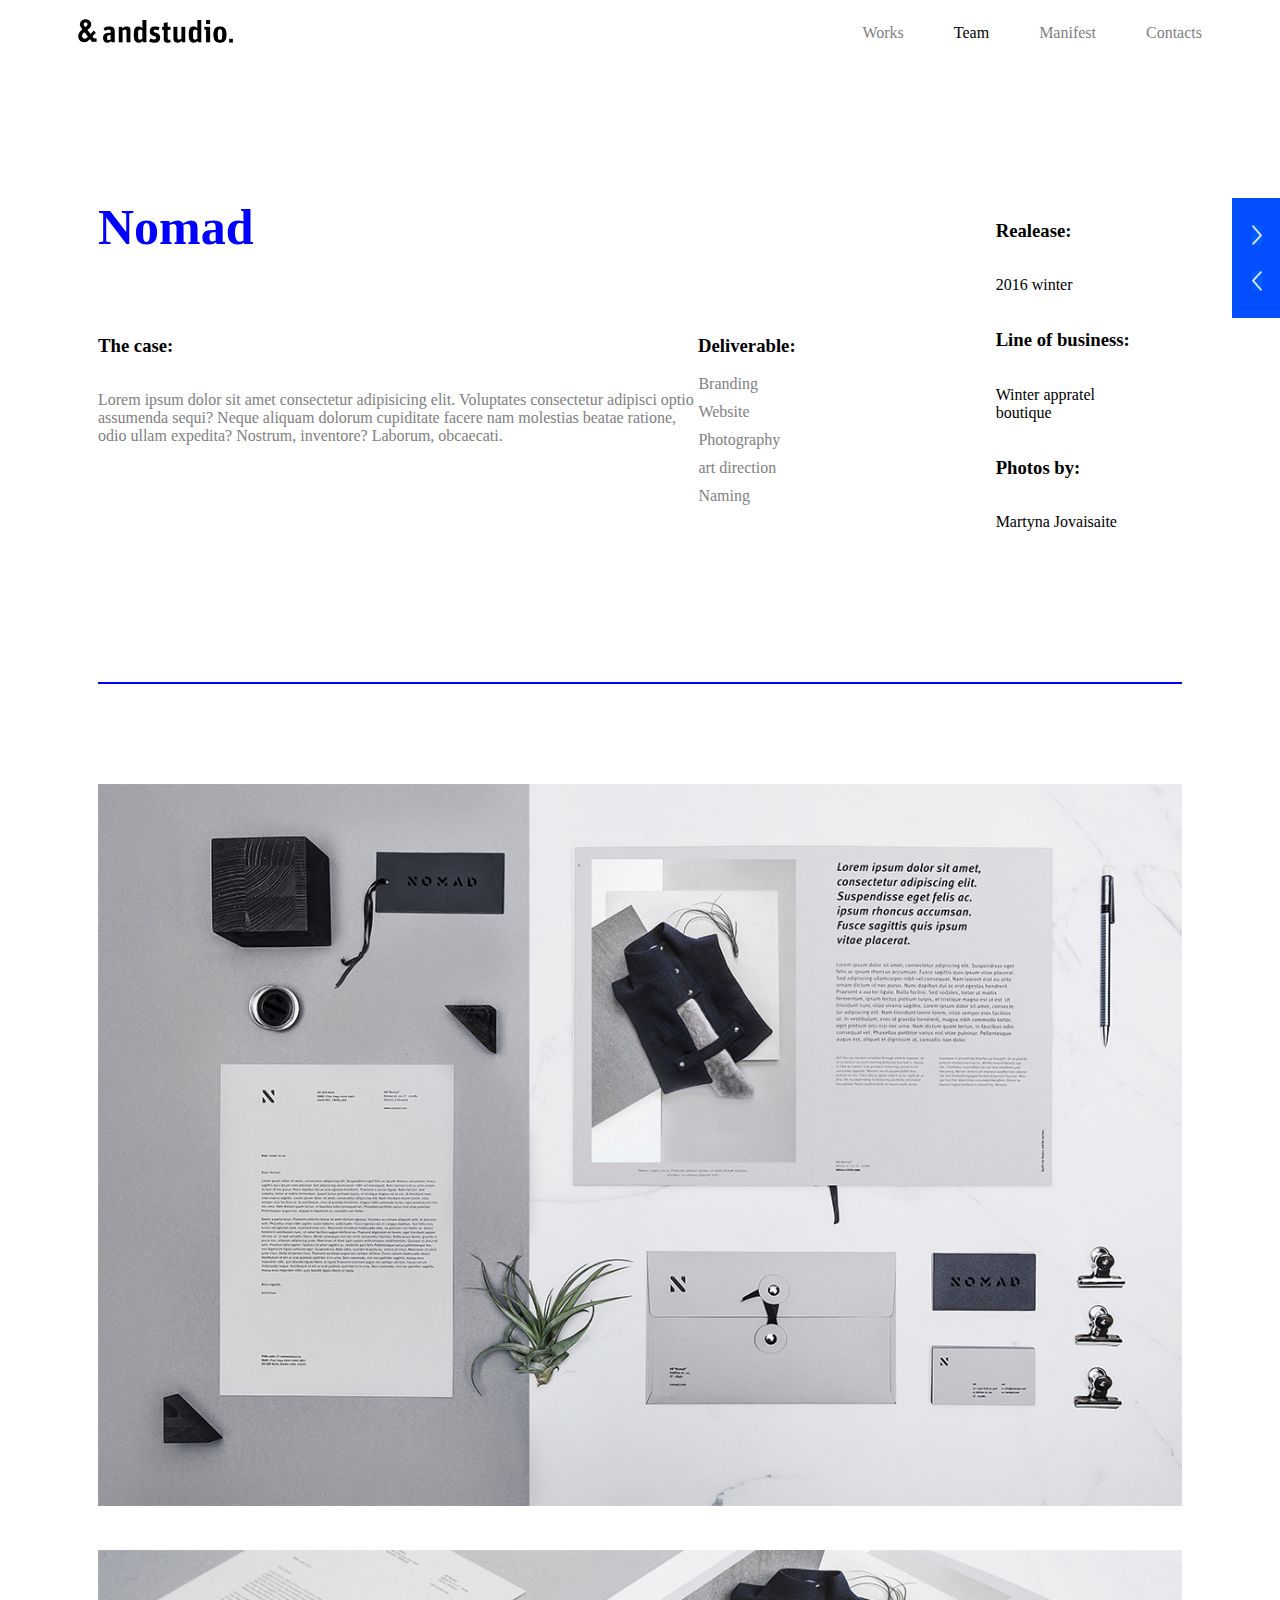
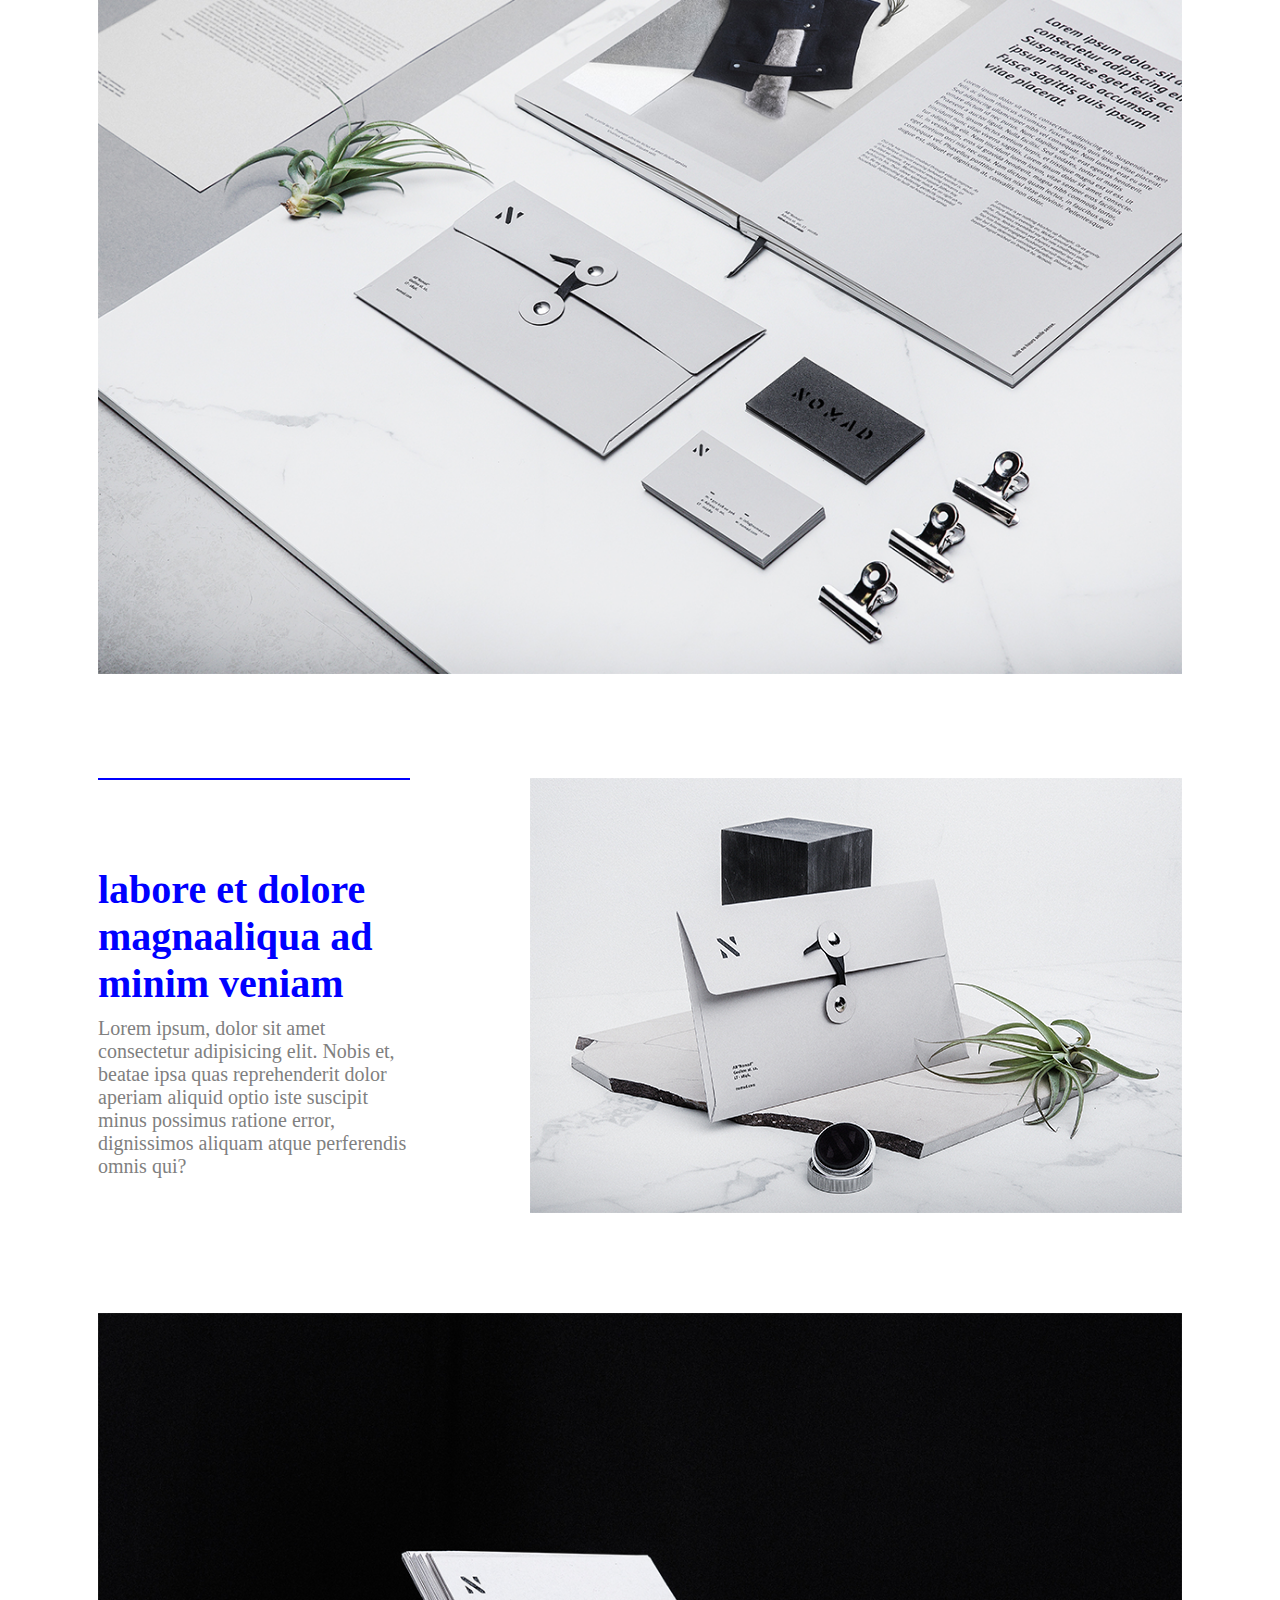
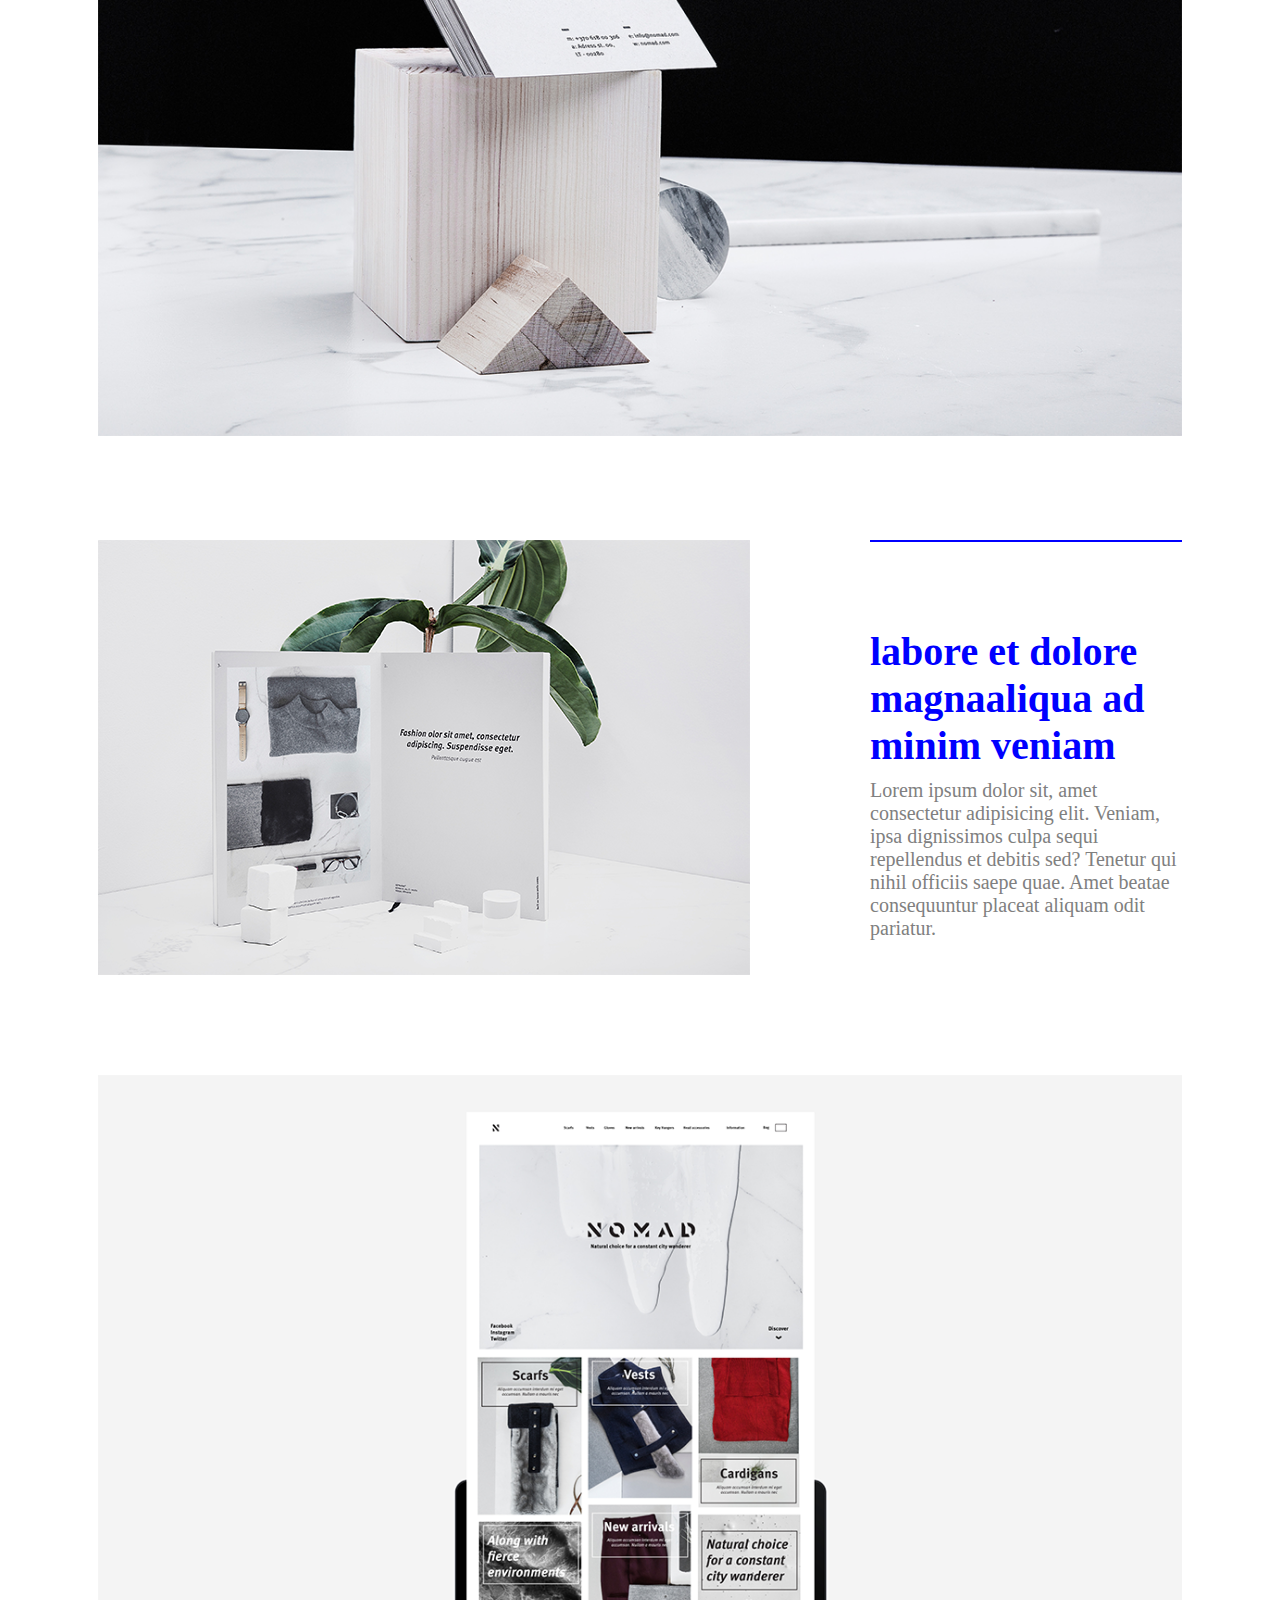
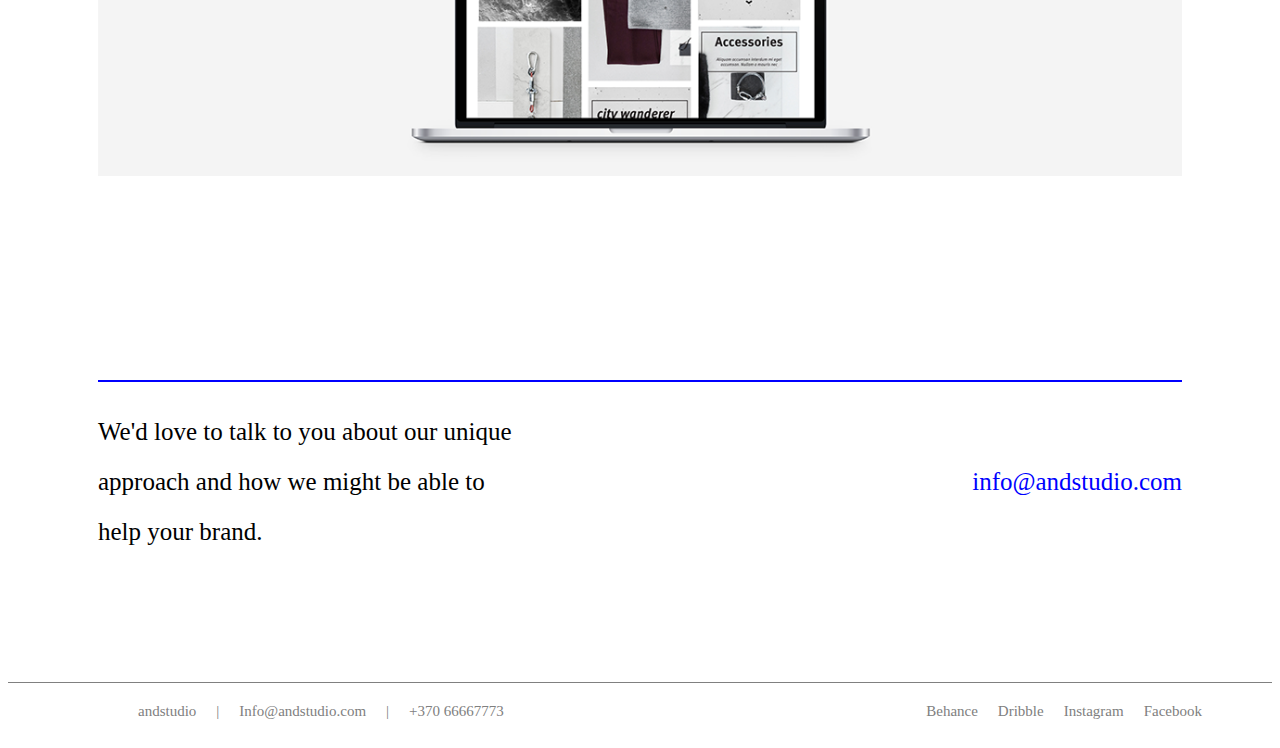
==== 2-AndStudio/index.html @ c9dd2284 "initial commit, layout hw" ====
<!DOCTYPE html>
<html lang="en">
<head>
  <title>Document</title>
  <link rel="stylesheet" href="./styles.css" />
</head>
<body>
  <header class="page-header">
    <div class="logo"><img src="img/img3.png" alt="logo"></div>
    <nav class="primary-nav">
      <ul class="nav-links">
        <li><a href="#">Works</a></li>
        <li><a id="team" href="#">Team</a></li>
        <li><a href="#">Manifest</a></li>
        <li><a href="#">Contacts</a></li>
      </ul>
    </nav>
  </header>
  <main class="main-page">
    <div class="arrows">
      <img class="arrows1" src="img/img7.png" alt="arrow right">
      <img class="arrows2" src="img/img7.png" alt="arrow left">
    </div>
    <h1 class="title">Nomad</h1>
    <div class="top-content">
      <section class="case">
        <h3>The case:</h3>
        <p>Lorem ipsum dolor sit amet consectetur adipisicing elit. Voluptates consectetur adipisci optio assumenda sequi? Neque aliquam dolorum cupiditate facere nam molestias beatae ratione, odio ullam expedita? Nostrum, inventore? Laborum, obcaecati.</p>
      </section>
      <section class="deliverable">
        <h3>Deliverable:</h3>
        <ul>
          <li>Branding</li>
          <li>Website</li>
          <li>Photography</li>
          <li>art direction</li>
          <li>Naming</li>
        </ul>
      </section>
      <section class="info">
        <h3>Realease:</h3>
        <p>2016 winter</p>
        <h3>Line of business:</h3>
        <p>Winter appratel boutique</p>
        <h3>Photos by:</h3>
        <p>Martyna Jovaisaite</p>
      </section>
    </div>
    <img class="img11" src="img/img11.png" alt="picture1">
    <img class="img" src="img/img15.png" alt="picture2">
    <section class="middle-content">
      <div class="middle-content-text">
        <h3>labore et dolore magnaaliqua ad minim veniam</h3>
        <p>Lorem ipsum, dolor sit amet consectetur adipisicing elit. Nobis et, beatae ipsa quas reprehenderit dolor aperiam aliquid optio iste suscipit minus possimus ratione error, dignissimos aliquam atque perferendis omnis qui?</p>
      </div>
        <img class="img19 img" src="img/img19.png" alt="">
    </section>
    <img class="img" src="img/img21.png" alt="">
    <section class="end-content">
      <img class="img24 img" src="img/img24.png" alt="">
      <div class="end-content-text">
        <h3>labore et dolore magnaaliqua ad minim veniam</h3>
        <p>Lorem ipsum dolor sit, amet consectetur adipisicing elit. Veniam, ipsa dignissimos culpa sequi repellendus et debitis sed? Tenetur qui nihil officiis saepe quae. Amet beatae consequuntur placeat aliquam odit pariatur.</p>
      </div>
  </section>
    <img class="img27 img" src="img/img27.png" alt="">
    <section class="ending">
      <p>We'd love to talk to you about our unique approach and how we might be able to help your brand.</p>
      <div>info@andstudio.com</div>
    </section>
  </main>
  <footer class="page-footer">
    <div>
      <ul>
        <li>andstudio</li>
        <li>|</li>
        <li>Info@andstudio.com</li>
        <li>|</li>
        <li>+370 66667773</li>
      </ul>
    </div>
    <div>
      <ul>
        <li>Behance</li>
        <li class="dribble">Dribble</li>
        <li>Instagram</li>
        <li>Facebook</li>
      </ul>
    </div>
  </footer>
</body>
</html>
---- 2-AndStudio/styles.css ----
.page-header {
    display: flex;
    justify-content: space-between;
    align-items: center;
    margin: 0 70px 0 70px;
}

.logo {}

.primary-nav {
    display: flex;
    justify-content: center;
    padding-left: 30px;
}

.nav-links {
    display: flex;
    justify-content: center;
    align-items: center;
}

.nav-links li {
    padding-left: 50px;
    list-style-type: none;
}

.nav-links a {
    text-decoration: none;
    color: grey;
}

#team {
    color: black;
}

.main-page {
    margin: 140px 90px 0 90px;
}

.top-content {
    display: flex;
    justify-content: space-between;
    align-items: flex-start;
}

.title-header {
    display: flex;
    justify-content: space-between;
}

.title {
    color: blue;
    font-size: 50px;
    margin-bottom: 60px;
}

.case {
    display: flex;
    flex-flow: column wrap;
    align-items: flex-start;
    max-width: 600px;
}

.case p {
    color: grey;
}

.deliverable {
    display: flex;
    flex-flow: column wrap;
    justify-content: center;
    align-items: center;
    margin: 0;
}

.deliverable ul {
    margin: 0px;
    padding: 0 15px 0 0;
}


.deliverable li {
    list-style-type: none;
    color: grey;
    display: flex;
    flex-flow: column;
    justify-content: center;
    padding-bottom: 10px;
}

.info {
    display: flex;
    flex-flow: column wrap;
    justify-content: flex-end;
    margin: 0 0 20px 200px;
    position: relative;
    bottom: 115px;
}

.arrows {
    display: flex;
    flex-direction: column;
    justify-content: space-evenly;
    align-items: center;
    background-color: #034EFF;
    border: none;
    /* padding: 20px 0px 20px 0px; */
    width: 50px;
    height: 120px;
    margin: 0;
    float: right;
    position: relative;
    left: 100px;
}

.arrows1 {
    display: flex;
    border: none;
    width: 10px;
    height: 20px;
}

.arrows2 {
    display: flex;
    transform: scale(-1);
    border: none;
    width: 10px;
    height: 20px;
}


.img11 {
    padding-top: 100px;
    padding-bottom: 40px;
    width: 100%;
    border-top: 2px solid blue;
}

.middle-content {
    display: flex;
    flex-direction: row;
    margin: 100px 70px 100px 0px;
    width: 100%;
}

.middle-content-text {
    display: flex;
    flex-flow: column wrap;
    justify-content: center;
    align-items: center;
    font-size: 25px;
    border-top: 2px solid blue;
    max-width: 30%;
    margin-right: 120px;
}

.middle-content-text h3 {
    color: blue;
    margin-top: 50px;
    margin-bottom: 0;
    font-size: 40px;
}

.middle-content-text p {
    color: grey;
    margin-top: 10px;
    margin-bottom: 0;
    font-size: 20px;
}

.img19 {
    width: 100%;
}

.end-content {
    display: flex;
    flex-direction: row;
    margin: 100px 70px 100px 0px;
    width: 100%;
}

.end-content-text {
    display: flex;
    flex-flow: column wrap;
    justify-content: center;
    align-items: center;
    font-size: 25px;
    border-top: 2px solid blue;
    max-width: 30%;
    margin-left: 120px;
    width: 100%;
}

.end-content-text h3 {
    color: blue;
    margin-top: 50px;
    margin-bottom: 0;
    font-size: 40px;
}

.end-content-text p {
    color: grey;
    margin-top: 10px;
    margin-bottom: 0;
    font-size: 20px;
}

.img {
    width: 100%;
}

.img27 {
    margin-bottom: 100px;
}

.ending {
    border-top: 2px solid blue;
    display: flex;
    justify-content: space-between;
    align-items: center;
    margin: 100px 70px 100px 0px;
    width: 100%;
}

.ending p {
    font-size: 25px;
    max-width: 40%;
    line-height: 50px;
}

.ending div {
    font-size: 25px;
    color: blue;
}

.page-footer {
    font-size: 15px;
    display: flex;
    justify-content: space-between;
    border-top: .5px solid grey;
}

.page-footer ul {
    display: flex;
    margin: 20px 70px 20px 70px;
}

.page-footer li {
    color: grey;
    list-style-type: none;
    padding-left: 20px;
}

#dribble {
    color: black;
}
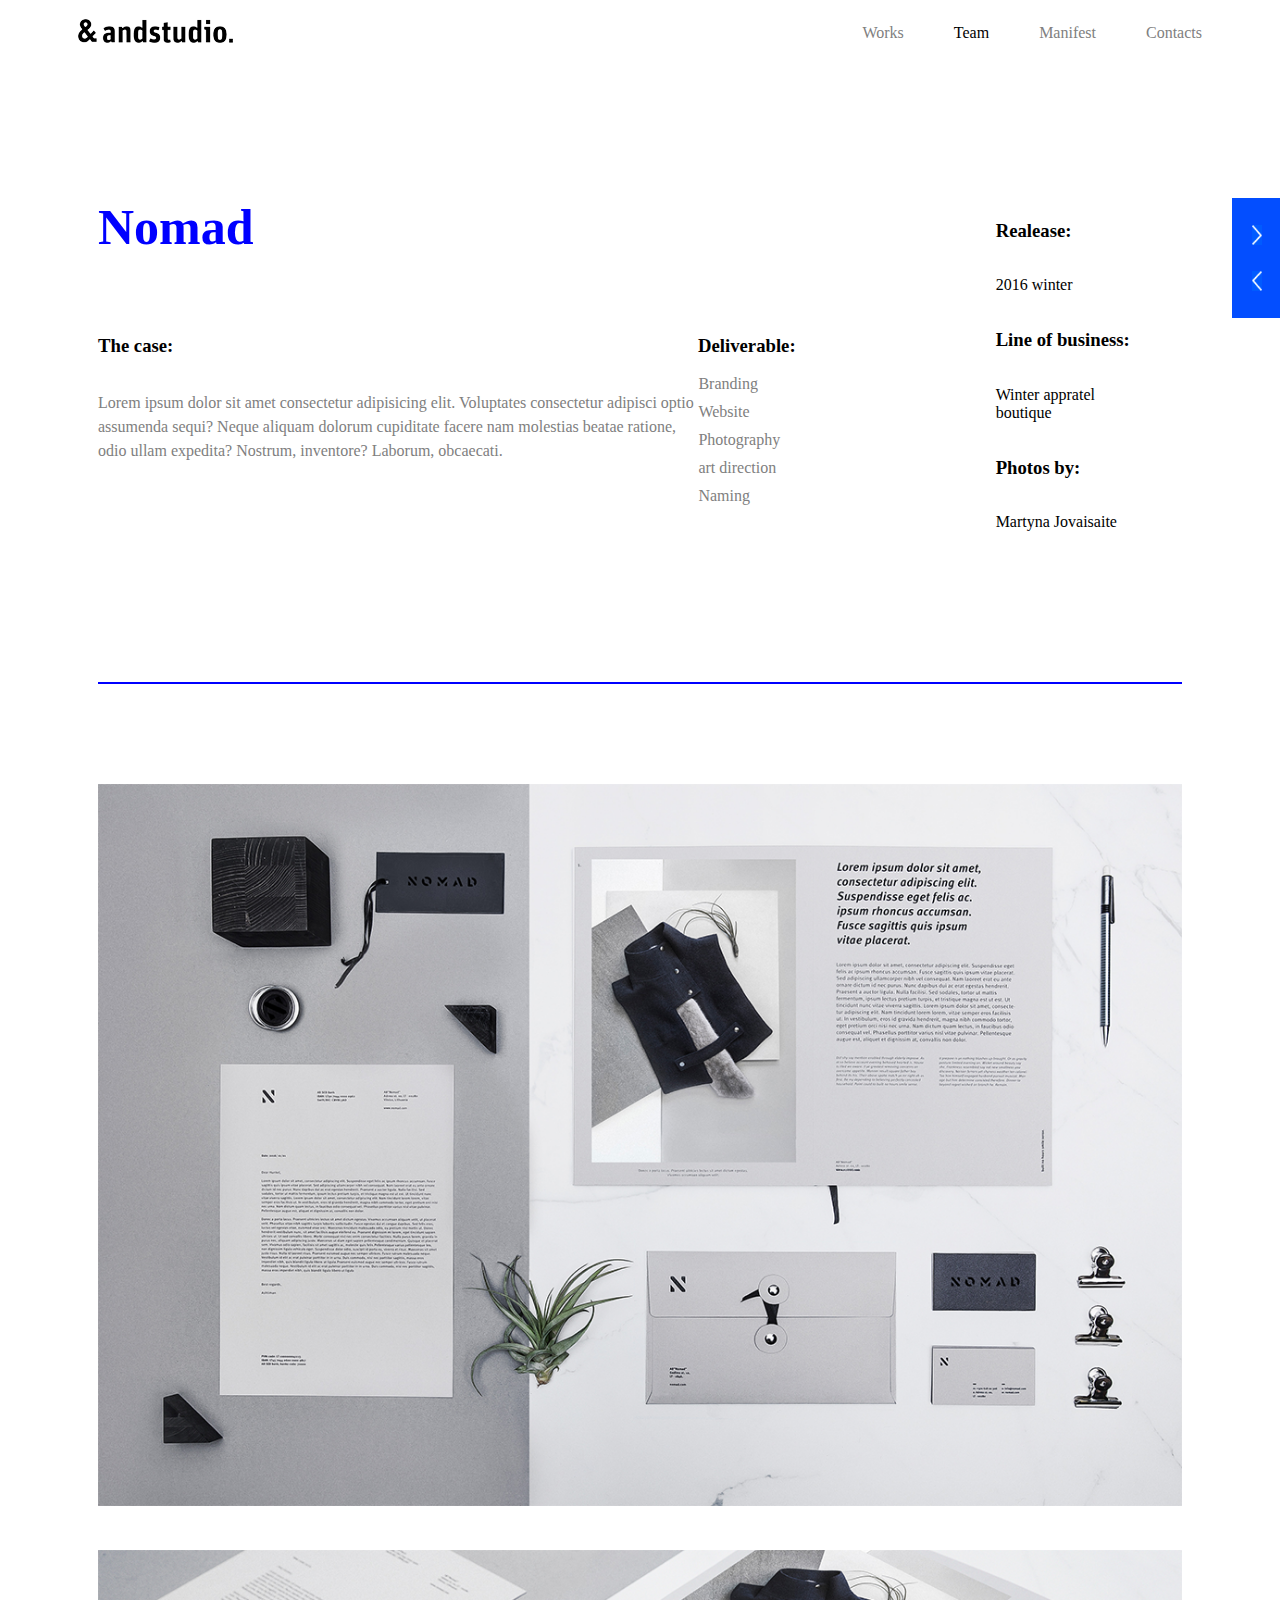
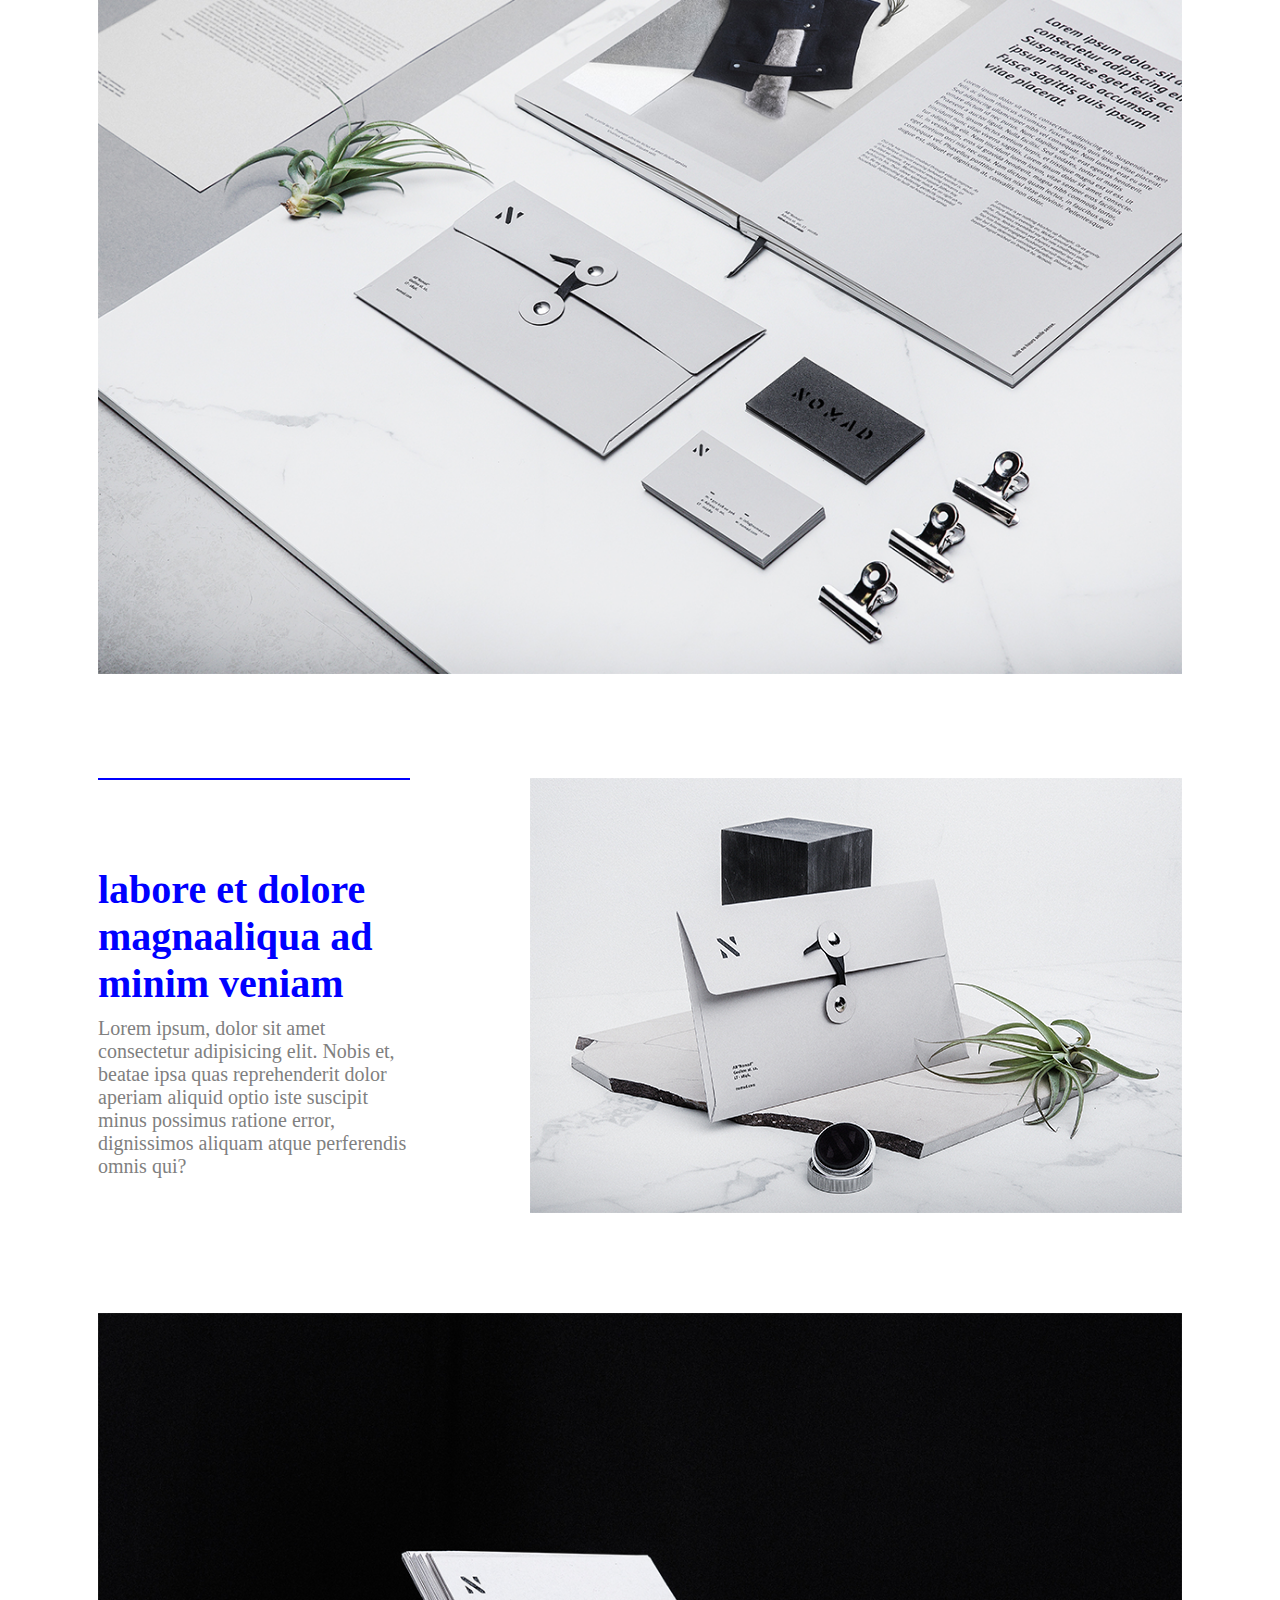
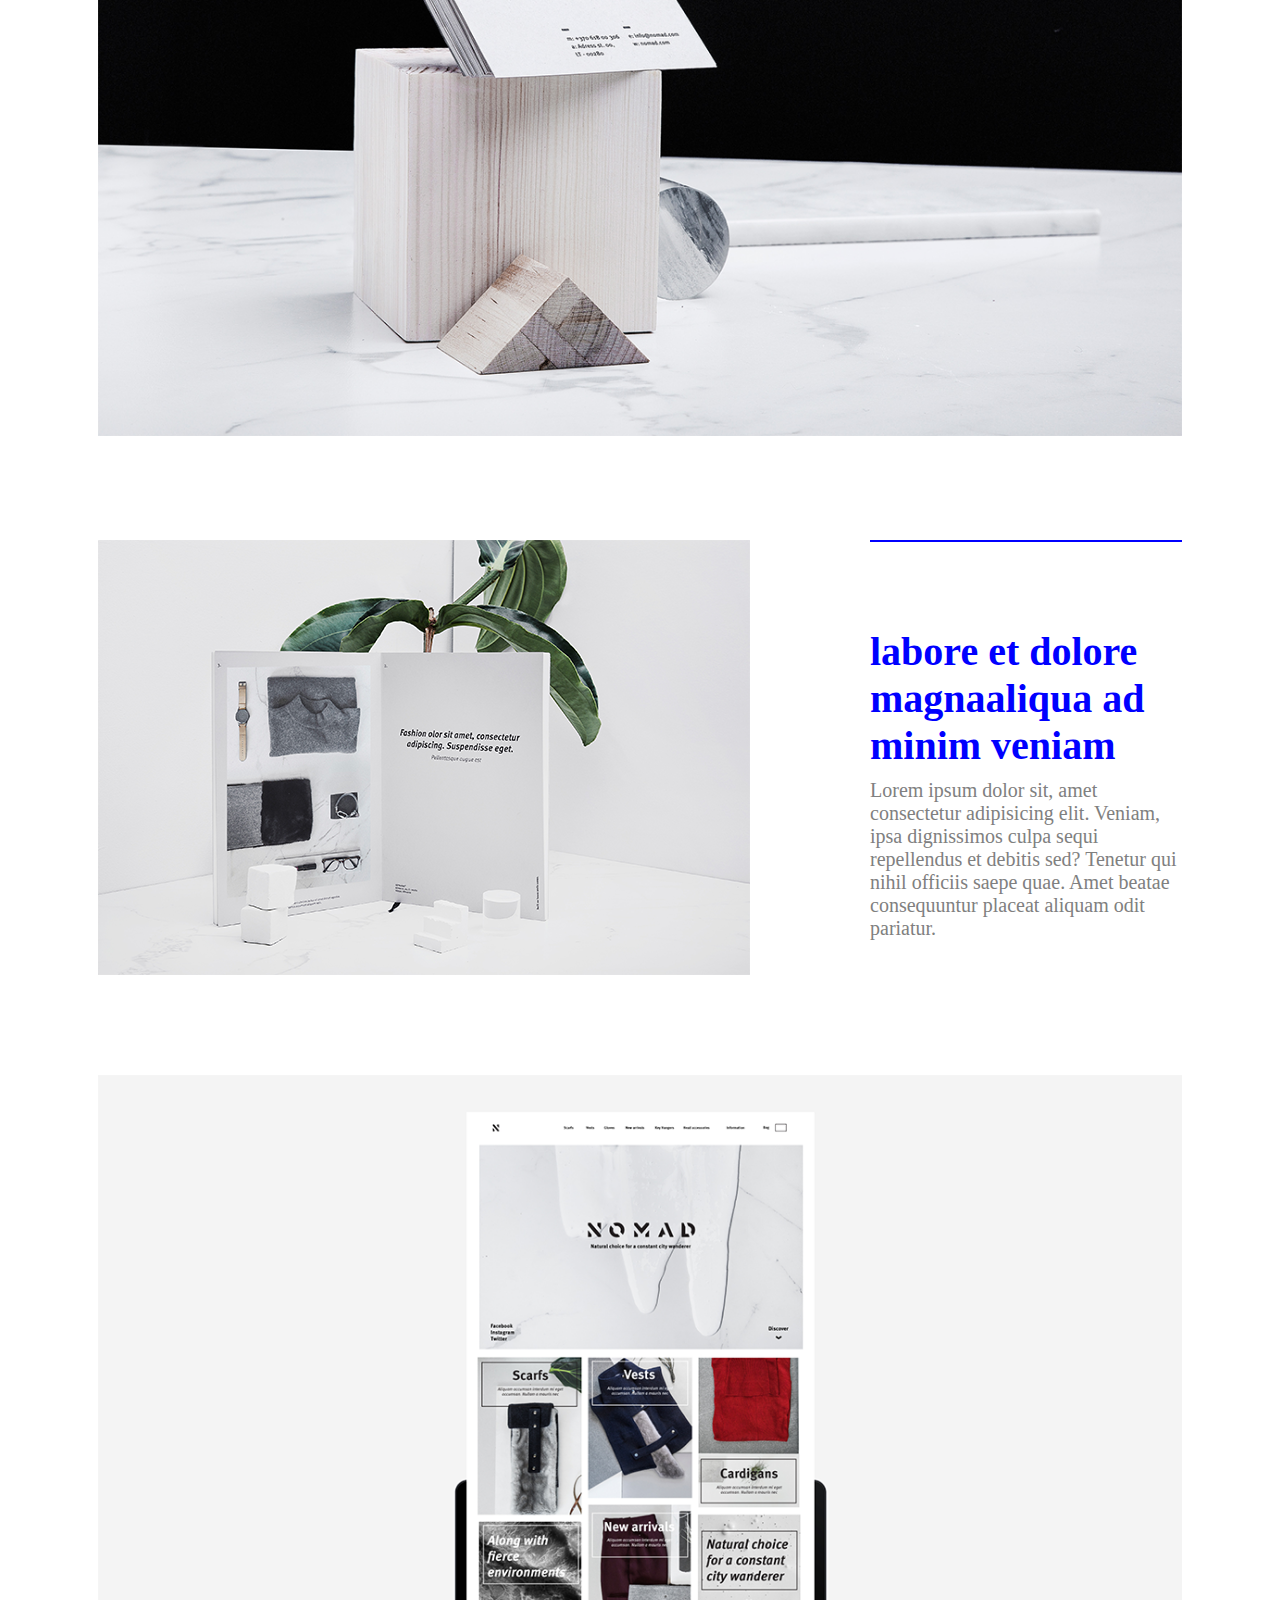
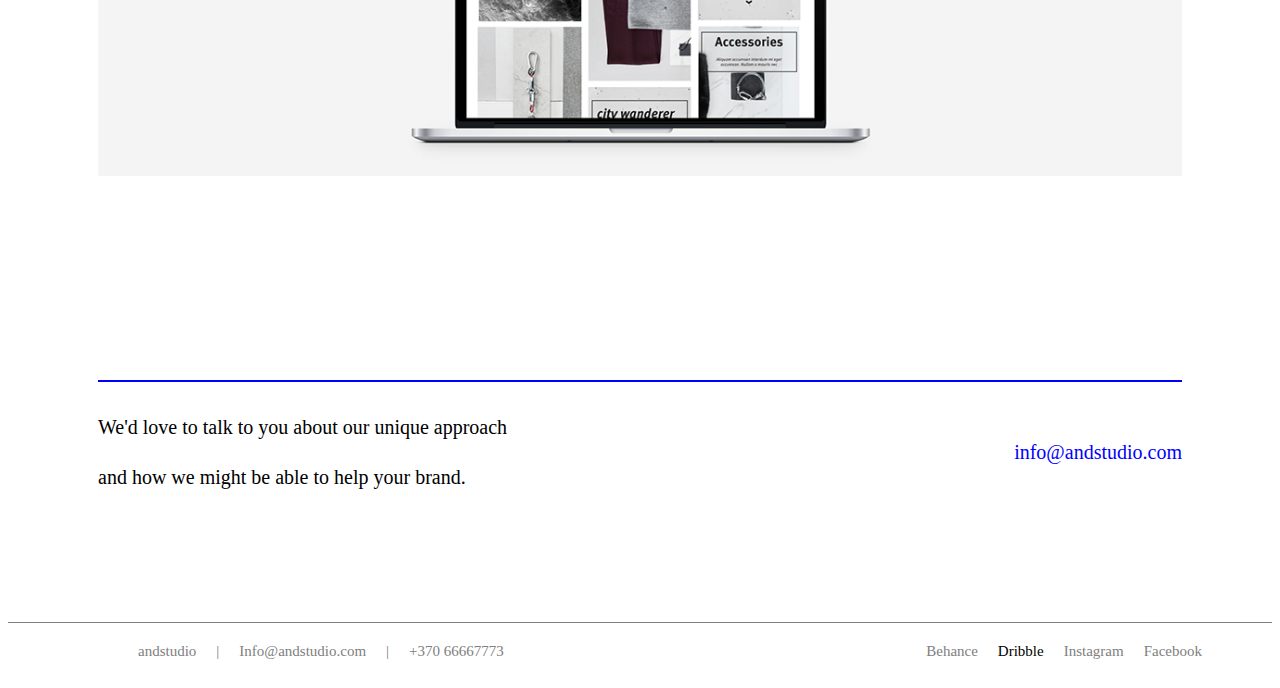
==== commit b0bff889: "added some edits" ====
--- a/2-AndStudio/index.html
+++ b/2-AndStudio/index.html
@@ -1,12 +1,14 @@
 <!DOCTYPE html>
 <html lang="en">
+
 <head>
   <title>Document</title>
   <link rel="stylesheet" href="./styles.css" />
 </head>
+
 <body>
   <header class="page-header">
-    <div class="logo"><img src="img/img3.png" alt="logo"></div>
+    <div class="logo"><img src="img/img3.png" alt="logo" /></div>
     <nav class="primary-nav">
       <ul class="nav-links">
         <li><a href="#">Works</a></li>
@@ -18,14 +20,19 @@
   </header>
   <main class="main-page">
     <div class="arrows">
-      <img class="arrows1" src="img/img7.png" alt="arrow right">
-      <img class="arrows2" src="img/img7.png" alt="arrow left">
+      <img class="arrows1" src="img/img7.png" alt="arrow right" />
+      <img class="arrows2" src="img/img7.png" alt="arrow left" />
     </div>
     <h1 class="title">Nomad</h1>
     <div class="top-content">
       <section class="case">
         <h3>The case:</h3>
-        <p>Lorem ipsum dolor sit amet consectetur adipisicing elit. Voluptates consectetur adipisci optio assumenda sequi? Neque aliquam dolorum cupiditate facere nam molestias beatae ratione, odio ullam expedita? Nostrum, inventore? Laborum, obcaecati.</p>
+        <p>
+          Lorem ipsum dolor sit amet consectetur adipisicing elit. Voluptates
+          consectetur adipisci optio assumenda sequi? Neque aliquam dolorum
+          cupiditate facere nam molestias beatae ratione, odio ullam expedita?
+          Nostrum, inventore? Laborum, obcaecati.
+        </p>
       </section>
       <section class="deliverable">
         <h3>Deliverable:</h3>
@@ -46,26 +53,39 @@
         <p>Martyna Jovaisaite</p>
       </section>
     </div>
-    <img class="img11" src="img/img11.png" alt="picture1">
-    <img class="img" src="img/img15.png" alt="picture2">
+    <img class="img11" src="img/img11.png" alt="picture1" />
+    <img class="img" src="img/img15.png" alt="picture2" />
     <section class="middle-content">
       <div class="middle-content-text">
         <h3>labore et dolore magnaaliqua ad minim veniam</h3>
-        <p>Lorem ipsum, dolor sit amet consectetur adipisicing elit. Nobis et, beatae ipsa quas reprehenderit dolor aperiam aliquid optio iste suscipit minus possimus ratione error, dignissimos aliquam atque perferendis omnis qui?</p>
+        <p>
+          Lorem ipsum, dolor sit amet consectetur adipisicing elit. Nobis et,
+          beatae ipsa quas reprehenderit dolor aperiam aliquid optio iste
+          suscipit minus possimus ratione error, dignissimos aliquam atque
+          perferendis omnis qui?
+        </p>
       </div>
-        <img class="img19 img" src="img/img19.png" alt="">
+      <img class="img19 img" src="img/img19.png" alt="" />
     </section>
-    <img class="img" src="img/img21.png" alt="">
+    <img class="img" src="img/img21.png" alt="" />
     <section class="end-content">
-      <img class="img24 img" src="img/img24.png" alt="">
+      <img class="img24 img" src="img/img24.png" alt="" />
       <div class="end-content-text">
         <h3>labore et dolore magnaaliqua ad minim veniam</h3>
-        <p>Lorem ipsum dolor sit, amet consectetur adipisicing elit. Veniam, ipsa dignissimos culpa sequi repellendus et debitis sed? Tenetur qui nihil officiis saepe quae. Amet beatae consequuntur placeat aliquam odit pariatur.</p>
+        <p>
+          Lorem ipsum dolor sit, amet consectetur adipisicing elit. Veniam,
+          ipsa dignissimos culpa sequi repellendus et debitis sed? Tenetur qui
+          nihil officiis saepe quae. Amet beatae consequuntur placeat aliquam
+          odit pariatur.
+        </p>
       </div>
-  </section>
-    <img class="img27 img" src="img/img27.png" alt="">
+    </section>
+    <img class="img27 img" src="img/img27.png" alt="" />
     <section class="ending">
-      <p>We'd love to talk to you about our unique approach and how we might be able to help your brand.</p>
+      <p>
+        We'd love to talk to you about our unique approach and how we might be
+        able to help your brand.
+      </p>
       <div>info@andstudio.com</div>
     </section>
   </main>
@@ -82,11 +102,12 @@
     <div>
       <ul>
         <li>Behance</li>
-        <li class="dribble">Dribble</li>
+        <li id="dribble">Dribble</li>
         <li>Instagram</li>
         <li>Facebook</li>
       </ul>
     </div>
   </footer>
 </body>
+
 </html>--- a/2-AndStudio/styles.css
+++ b/2-AndStudio/styles.css
@@ -63,6 +63,7 @@
 
 .case p {
     color: grey;
+    line-height: 1.5em;
 }
 
 .deliverable {
@@ -223,13 +224,13 @@
 }
 
 .ending p {
-    font-size: 25px;
+    font-size: 20px;
     max-width: 40%;
     line-height: 50px;
 }
 
 .ending div {
-    font-size: 25px;
+    font-size: 20px;
     color: blue;
 }
 
